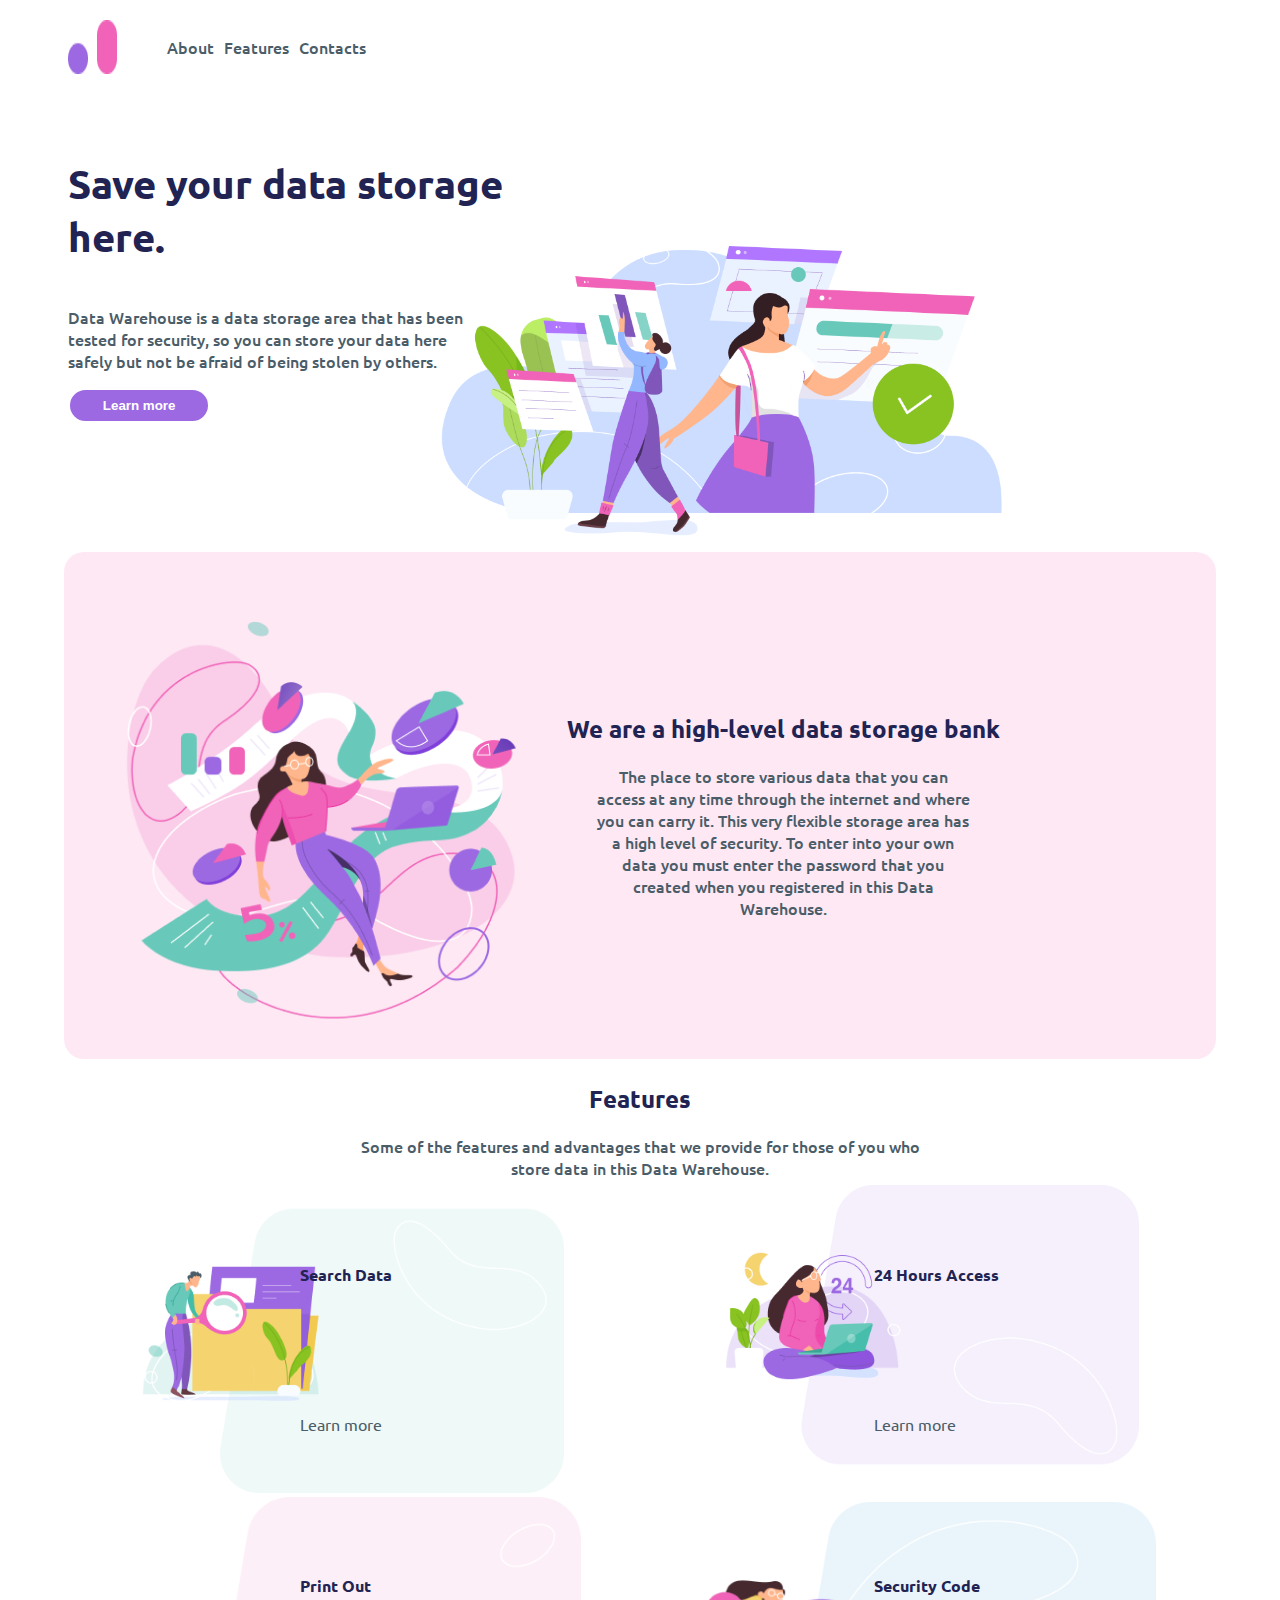
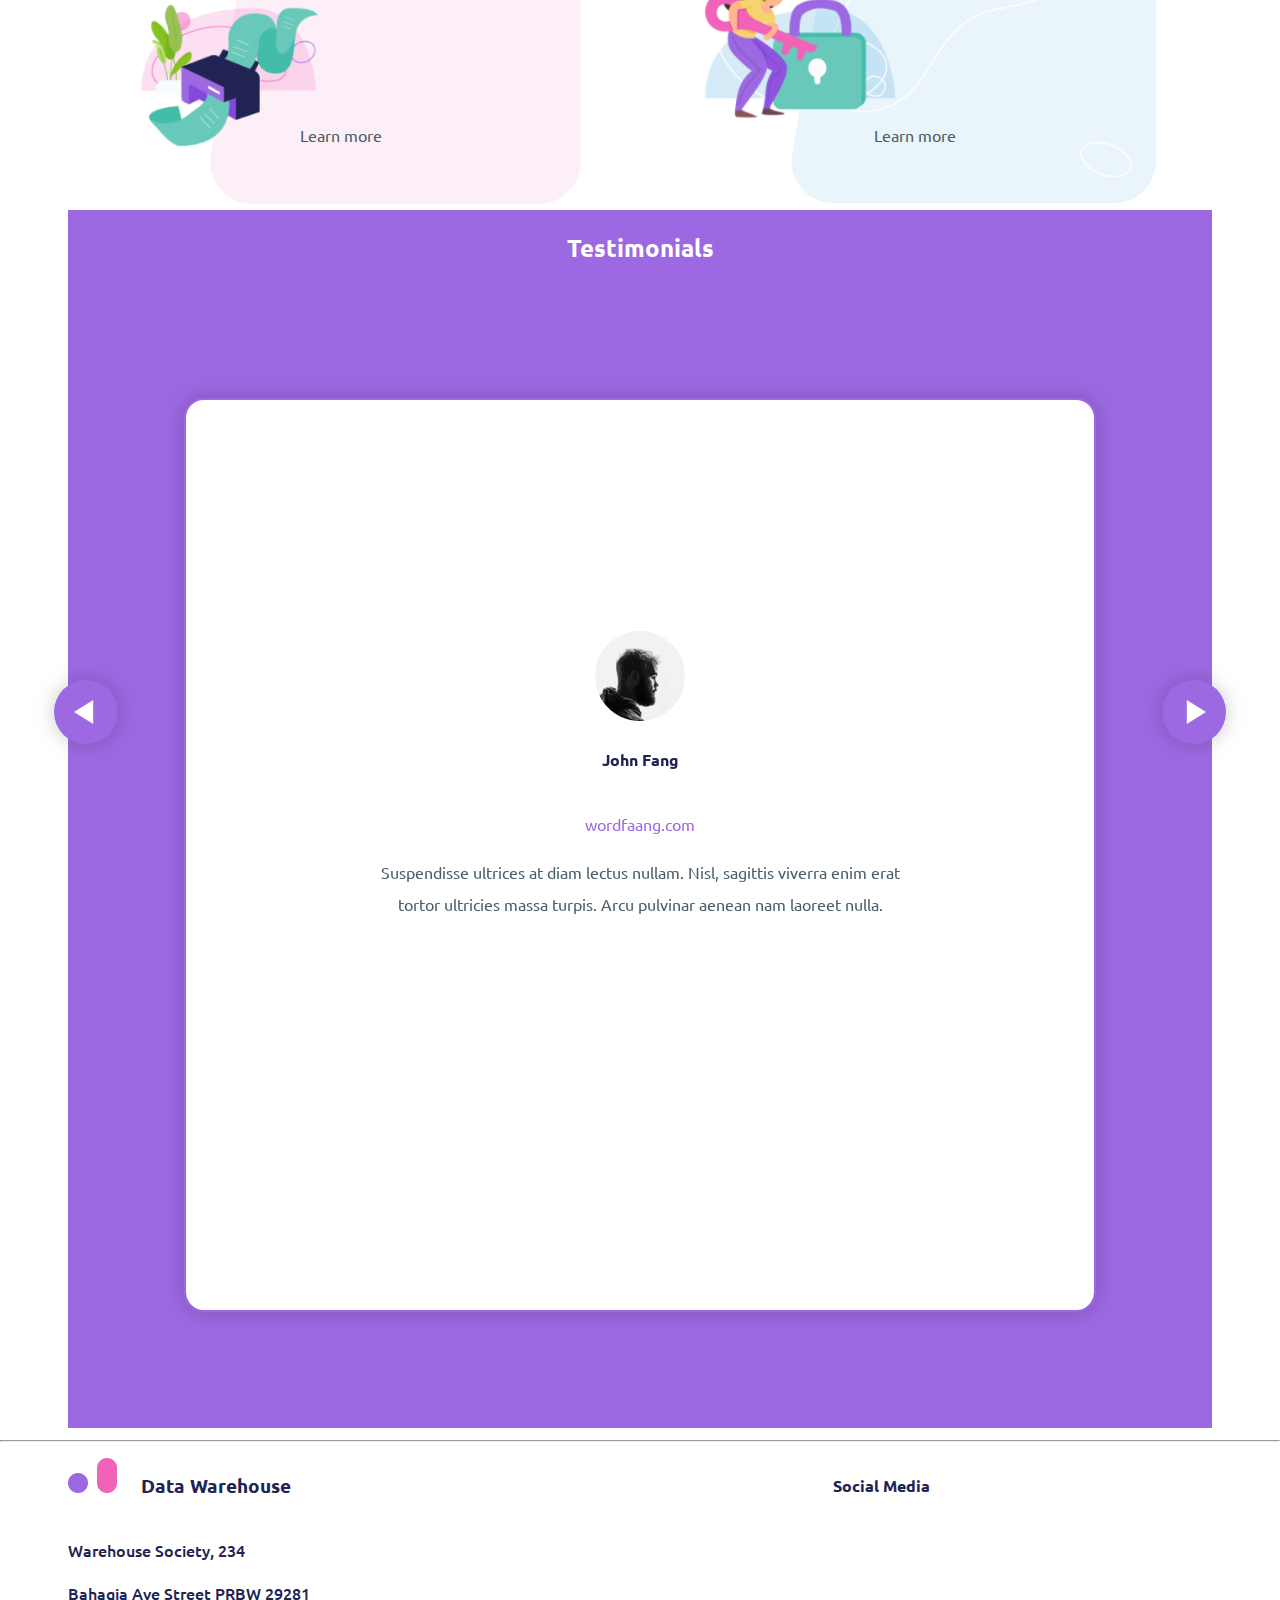
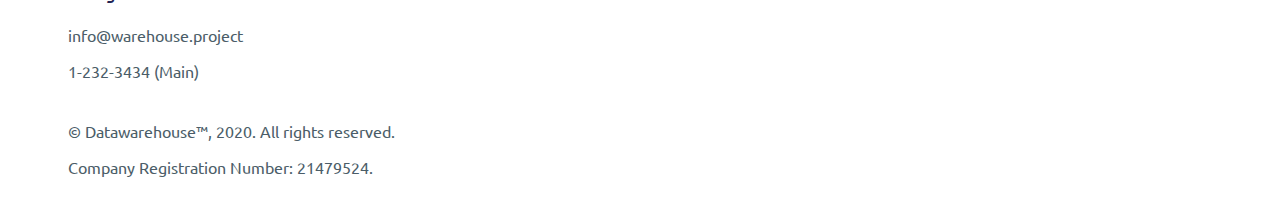
==== index.html @ e6a784b9 "Md-1 HTML-CSS" ====
<!DOCTYPE html>
<html lang="en">

<head>
    <meta charset="UTF-8">
    <meta http-equiv="X-UA-Compatible" content="IE=edge">
    <meta name="viewport" content="width=device-width, initial-scale=1.0">
    <!-- Google Fonts -->
    <link rel="preconnect" href="https://fonts.googleapis.com">
    <link rel="preconnect" href="https://fonts.gstatic.com" crossorigin>
    <link href="https://fonts.googleapis.com/css2?family=Ubuntu:wght@400;500;700&display=swap" rel="stylesheet">
    <!-- Favicon -->
    <link rel="apple-touch-icon" sizes="180x180" href="img/favicon/apple-touch-icon.png">
    <link rel="icon" type="image/png" sizes="32x32" href="img/favicon/favicon-32x32.png">
    <link rel="icon" type="image/png" sizes="16x16" href="img/favicon/favicon-16x16.png">
    <link rel="manifest" href="img/favicon/site.webmanifest">
    <!-- SEO meta tags -->
    <meta name="description" content="Data Warehouse is a data storage area that has been
tested for security, so you can store your data here
safely but not be afraid of being stolen by others.">
    <meta name="keywords" content="warehouse, save, data, security, storage, area">
    <!-- Open Graph tags -->
    <meta property="og:title" content="Warehouse - Save your data storage here." />
    <meta property="og:description" content="Data Warehouse is a data storage area that has been
tested for security, so you can store your data here
safely but not be afraid of being stolen by others." />
    <meta property=”og:type” content=”company” />
    <!-- <meta property="og:image" content="http://www.yourdomain.com/image-name.jpg" />  -->
    <!-- Fontawesome and CSS -->
    <link rel="stylesheet" href="https://pro.fontawesome.com/releases/v5.10.0/css/all.css" integrity="sha384-AYmEC3Yw5cVb3ZcuHtOA93w35dYTsvhLPVnYs9eStHfGJvOvKxVfELGroGkvsg+p" crossorigin="anonymous" />
    <link rel="stylesheet" href="css/style.css">
    <title>Warehouse - Save your data storage here.</title>
</head>

<body>
    <nav class="container">
        <div class="row">
            <div class="col col-md-12 col-l-12 d-flex" id="nav">
                <img src="img/logo.png" alt="logo" id="logo">
                <ul class="d-flex">
                    <li><a href="#about" class="fw-500">About</a></li>
                    <li><a href="#features" class="fw-500">Features</a></li>
                    <!-- <li><a href="#testimonials" class="fw-500">Testimonials</a></li> -->
                    <li><a href="#contacts" class="fw-500">Contacts</a></li>
                </ul>
            </div>
        </div>
    </nav>

    <header class="container">
        <div class="row">
            <div class="col col-md-5 col-l-6 d-flex flex-column">
                <h1>Save your data storage here.</h1>
                <p class="fw-500">
                    Data Warehouse is a data storage area that has been tested for security, so you can store your data here safely but not be afraid of being stolen by others.</p>
                <button>Learn more</button>
            </div>
            <div class="col col-md-6 col-l-6">
                <img src="img/hero.png" alt="hero" id="hero">
            </div>

        </div>

    </header>

    <main class="container">
        <div class="row">
            <div id="about-img-pre" class="col-md-5 col-l-5">
                <img class="width-100" src="img/about.png" alt="about">
            </div>
            <div class="radius-20 col col-md-5 col-l-5" id="about">
                <h2>We are a high-level data storage bank</h2>
                <p class="fw-500">The place to store various data that you can access at any time through the internet and where you can carry it. This very flexible storage area has a high level of security. To enter into your own data you must enter the password that
                    you created when you registered in this Data Warehouse.</p>
            </div>
            <div id="about-img-post" class="col-md-3">
                <img class="width-100" src="img/about.png" alt="about">
            </div>
        </div>
    </main>

    <section class="container" id="section-features">
        <div class="row">
            <div class="col col-md-12" id="features">
                <h2 class="text-center">Features</h2>
                <p class="fw-500">Some of the features and advantages that we provide for those of you who store data in this Data Warehouse.</p>
            </div>
        </div>

        <div class="row">
            <div class="col d-flex col-md-6 col-l-4" id="bg-1">
                <div class="features-img">
                    <img src="img/feat_ed1.png" alt="search data">
                </div>
                <div class="features-text">
                    <h4>Search Data</h4>
                    <p>Don’t worry if your data is very large, the Data Warehoue provides a search engine, which is useful for making it easier to find data effectively saving time.</p>
                    <a href="#">Learn more <i class="fas fa-arrow-right"></i></a>
                </div>
            </div>
            <div class="col d-flex col-md-6 col-l-4" id="bg-2">
                <div class="features-img">
                    <img src="img/feat_ed2.png" alt="24 hours access">
                </div>
                <div class="features-text">
                    <h4>24 Hours Access</h4>
                    <p>Access is given 24 hours a full morning to night and meet again in the morning, giving you comfort when you need data when urgent.</p>
                    <a href="#">Learn more <i class="fas fa-arrow-right"></i></a>
                </div>
            </div>
        </div>
        <div class="row">
            <div class="col d-flex col-md-6 offset-l-1 col-l-4" id="bg-3">
                <div class="features-img">
                    <img src="img/feat_ed3.png" alt="print out">
                </div>
                <div class="features-text">
                    <h4>Print Out</h4>
                    <p>Print out service gives you convenience if someday you need print data, just edit it all and just print it.</p>
                    <a href="#">Learn more <i class="fas fa-arrow-right"></i></a>
                </div>

            </div>
            <div class="col d-flex col-md-6 col-l-4" id="bg-4">
                <div class="features-img">
                    <img src="img/feat_ed4.png" alt="security code">
                </div>
                <div class="features-text">
                    <h4>Security Code</h4>
                    <p>Data Security is one of our best facilities. Allows for your files to be safer. The file can be secured with a code or password that you created, so only you can open the file.</p>
                    <a href="#">Learn more <i class="fas fa-arrow-right"></i></a>
                </div>

            </div>
        </div>
    </section>

    <section class="container" id="section-testimonial">
        <div class="row">
            <div class="col col-md-12" id="testimonials">
                <!-- Card Starts -->
                <div class="card">
                    <h2 class="text-center">Testimonials</h2>

                    <!-- Carousel Starts -->
                    <div class="carousel" aria-label="Gallery">
                        <ol class="carousel__viewport">
                            <li id="carousel__slide1" tabindex="0" class="carousel__slide">
                                <div class="carousel__snapper">
                                    <a href="#carousel__slide3" class="carousel__prev">Go to last slide</a>
                                    <a href="#carousel__slide2" class="carousel__next">Go to next slide</a>
                                    <div class="carousel-info">
                                        <div class="carousel-avatar">
                                            <img src="img/avatar1.png" alt="avatar 1">
                                        </div>
                                        <div class="card-content-text">
                                            <h4>John Fang</h4>
                                            <a href="#">wordfaang.com</a>
                                            <p>Suspendisse ultrices at diam lectus nullam. Nisl, sagittis viverra enim erat tortor ultricies massa turpis. Arcu pulvinar aenean nam laoreet nulla.</p>
                                        </div>
                                    </div>


                                </div>
                            </li>
                            <li id="carousel__slide2" tabindex="0" class="carousel__slide">
                                <div class="carousel__snapper">
                                    <a href="#carousel__slide1" class="carousel__prev">Go to previous slide</a>
                                    <a href="#carousel__slide3" class="carousel__next">Go to next slide</a>
                                    <div class="carousel-info">
                                        <div class="carousel-avatar">
                                            <img src="img/avatar2.png" alt="avatar 1">
                                        </div>
                                        <div class="card-content-text">
                                            <h4>Jeny Doe</h4>
                                            <a href="#">UX Engineer</a>
                                            <p>Suspendisse ultrices at diam lectus nullam. Nisl, sagittis viverra enim erat tortor ultricies massa turpis. Arcu pulvinar aenean nam laoreet </p>
                                        </div>
                                    </div>

                                </div>
                            </li>
                            <li id="carousel__slide3" tabindex="0" class="carousel__slide">
                                <div class="carousel__snapper">
                                    <a href="#carousel__slide2" class="carousel__prev">Go to previous slide</a>
                                    <a href="#carousel__slide1" class="carousel__next">Go to first slide</a>
                                    <div class="carousel-info">
                                        <div class="carousel-avatar">
                                            <img src="img/avatar3.png" alt="avatar 1">
                                        </div>
                                        <div class="card-content-text">
                                            <h4>William</h4>
                                            <a href="#">Web Designer</a>
                                            <p>Suspendisse ultrices at diam lectus nullam. Nisl, sagittis viverra enim erat tortor ultricies massa turpis. Arcu pulvinar aenean nam laoreet nulla.</p>
                                        </div>
                                    </div>

                                </div>
                            </li>

                        </ol>
                        <aside class="carousel__navigation">
                            <ol class="carousel__navigation-list">
                                <li class="carousel__navigation-item">
                                    <a href="#carousel__slide1" class="carousel__navigation-button">Go to slide 1</a>
                                </li>
                                <li class="carousel__navigation-item">
                                    <a href="#carousel__slide2" class="carousel__navigation-button">Go to slide 2</a>
                                </li>
                                <li class="carousel__navigation-item">
                                    <a href="#carousel__slide3" class="carousel__navigation-button">Go to slide 3</a>
                                </li>
                            </ol>
                        </aside>
                    </div>
                    <!-- Carousel Ends -->

                </div>
                <!-- Card Ends -->
            </div>
        </div>

    </section>
    <hr class="floating">
    <footer class="container">
        <div class="row">
            <div class="col offset-md-2 col-md-8 col-l-10">
                <img src="img/logo.png" alt="logo" id="footer-logo">
                <h3 id="contacts">Data Warehouse</h3>
                <h4 class="fw-500">Warehouse Society, 234</h4>
                <h4 class="fw-500">Bahagia Ave Street PRBW 29281</h4>
                <a href="#">info@warehouse.project
                    </a>
                <p>1-232-3434 (Main)</p>
            </div>
            <div class="social-media offset-md-2 col-md-4 col-l-2">
                <h4>Social Media</h4>
                <a href="https://github.com/AugustoDiaz-Dev"><i class="fab fa-facebook"></i></a>
                <a href="https://github.com/AugustoDiaz-Dev"><i class="fab fa-instagram"></i></a>
                <a href="https://github.com/AugustoDiaz-Dev"><i class="fab fa-discord"></i></a>
            </div>
        </div>

        <div class="row">
            <div class="col offset-md-2 col-md-10 text-center" id="copyright">
                <hr>
                <a href="#nav"><i class="fas fa-arrow-alt-circle-up"></i></a>
                <p>© Datawarehouse™, 2020. All rights reserved.
                </p>
                <p>Company Registration Number: 21479524.</p>

            </div>

        </div>
    </footer>
</body>

</html>
---- css/style.css ----
/* GENERAL STYLES */

:root {
    --violet: #9c69e2;
    --lightviolet: rgba(156, 105, 226, 0.10);
    --pink: #f063b8;
    --lightpink: rgba(240, 99, 184, 0.15);
    --lighterpink: rgba(240, 99, 184, 0.10);
    --green: #68c9ba;
    --lightgreen: rgba(104, 201, 186, 0.10);
    --blue: #2D9CDB;
    --lightblue: rgba(45, 156, 219, 0.10);
    --darkblue: #4B5D68;
    --darkerblue: #212353;
    --white: #fff;
    --black: #000;
}

* {
    box-sizing: border-box;
    scrollbar-color: transparent transparent;
    scrollbar-width: 0px;
}

html {
    scroll-behavior: smooth;
}

html,
body {
    max-width: 100%;
    overflow-x: hidden;
    margin: 0 auto;
    font-family: 'Ubuntu', sans-serif;
}


/* Text Utilities */

h1,
h2,
h3,
h4 {
    color: var(--darkerblue);
}

p,
a,
li a {
    color: var(--darkblue);
}

.fw-500 {
    font-weight: 500;
}

.text-center {
    text-align: center;
}

a {
    text-decoration: none;
}

a:hover {
    color: var(--darkerblue);
    font-weight: bold;
}

li {
    list-style-type: none;
}


/* header,
main,
section {
	margin-bottom: 4em;
} */

div {
    padding: 2px;
}


/* Flex */

.d-flex {
    display: flex;
}

.flex-row {
    flex-direction: row;
}

.flex-column {
    flex-direction: column;
}

.radius-20 {
    border-radius: 20px;
}

.radius-50 {
    border-radius: 50px;
    padding: 8px;
}

.width-100 {
    max-width: 100%;
}


/* NAV  */

nav ul li {
    margin-left: 10px;
}


/* HEADER  */

header img {
    max-width: 100%;
}

button {
    margin-bottom: 1em;
    padding: 8px 12px;
    color: var(--white);
    background-color: var(--violet);
    border: 2px solid var(--white);
    font-weight: bold;
    border-radius: 50px;
}

button:hover {
    color: var(--violet);
    background-color: var(--white);
    border: 2px solid var(--violet);
}


/* MAIN */

#about-img {
    max-width: 100%;
}

#about {
    background-color: var(--lightpink);
}


/* SECTION (Features) */

.features-cards {
    position: relative;
}

.features-img img {
    max-width: 100%;
}

.features-text p {
    max-width: 100%;
}


/* SECTION (Testimonials)*/

#testimonials h2 {
    color: var(--white);
}

.card {
    background-color: var(--violet);
    color: var(--violet);
    height: auto;
}

.card-content {
    display: flex;
    justify-content: center;
    align-items: center;
    max-width: 70%;
    line-height: 1;
}

.card-content-text a {
    color: var(--violet);
}

.card-content-text p {
    display: none;
}


/* Carousel */

.carousel-info {
    display: flex;
    flex-direction: column;
    text-align: center;
}

.carousel-avatar {
    margin-top: 15%;
}

@keyframes tonext {
    75% {
        left: 0;
    }
    95% {
        left: 100%;
    }
    98% {
        left: 100%;
    }
    99% {
        left: 0;
    }
}

@keyframes tostart {
    75% {
        left: 0;
    }
    95% {
        left: -300%;
    }
    98% {
        left: -300%;
    }
    99% {
        left: 0;
    }
}

@keyframes snap {
    96% {
        scroll-snap-align: center;
    }
    97% {
        scroll-snap-align: none;
    }
    99% {
        scroll-snap-align: none;
    }
    100% {
        scroll-snap-align: center;
    }
}

*::-webkit-scrollbar {
    width: 0;
}

*::-webkit-scrollbar-track {
    background: transparent;
}

*::-webkit-scrollbar-thumb {
    background: transparent;
    border: none;
}

* {
    -ms-overflow-style: none;
}

ol,
li {
    list-style: none;
    margin: 0;
    padding: 0;
}

.carousel {
    position: relative;
    padding-top: 100%;
    filter: drop-shadow(0 0 10px #0003);
    perspective: 100%;
}

.carousel__viewport {
    position: absolute;
    top: 0;
    right: 0;
    bottom: 0;
    left: 0;
    display: flex;
    overflow-x: scroll;
    scroll-behavior: smooth;
    scroll-snap-type: x mandatory;
}

.carousel__slide {
    display: flex;
    justify-content: center;
    align-items: center;
    position: relative;
    flex: 0 0 100%;
    width: 90%;
    border-radius: 20px;
    background-color: var(--white);
    counter-increment: item;
    border: 2px solid var(--violet);
}

.carousel__slide:before {
    content: counter(item);
    position: absolute;
    top: 10%;
    left: 5%;
    transform: translate3d(-50%, -40%, 70px);
    color: transparent;
    font-size: 2em;
}

.carousel__snapper {
    position: absolute;
    top: 0;
    left: 0;
    width: 100%;
    height: 100%;
    scroll-snap-align: center;
}

@media (hover: hover) {
    .carousel__snapper {
        animation-name: tonext, snap;
        animation-timing-function: ease;
        animation-duration: 5s;
        animation-iteration-count: infinite;
    }
    .carousel__slide:last-child .carousel__snapper {
        animation-name: tostart, snap;
    }
}

@media (prefers-reduced-motion: reduce) {
    .carousel__snapper {
        animation-name: none;
    }
}

.carousel:hover .carousel__snapper,
.carousel:focus-within .carousel__snapper {
    animation-name: none;
}

.carousel__navigation {
    position: absolute;
    right: 0;
    bottom: 0;
    left: 0;
    text-align: center;
}

.carousel__navigation-list,
.carousel__navigation-item {
    display: inline-block;
}

.carousel__navigation-button {
    display: inline-block;
    width: 1.5rem;
    height: 1.5rem;
    background-color: var(--pink);
    background-clip: content-box;
    border: 0.25rem solid transparent;
    border-radius: 50%;
    font-size: 0;
    transition: transform 0.1s;
}

.carousel::before,
.carousel::after,
.carousel__prev,
.carousel__next {
    position: absolute;
    top: 0;
    margin-top: 37.5%;
    width: 4rem;
    height: 4rem;
    transform: translateY(-50%);
    border-radius: 50%;
    font-size: 0;
    outline: 0;
}

.carousel::before,
.carousel__prev {
    left: -1rem;
}

.carousel::after,
.carousel__next {
    right: -1rem;
}

.carousel::before,
.carousel::after {
    content: '';
    z-index: 1;
    background-color: transparent;
    background-size: 1.5rem 1.5rem;
    background-repeat: no-repeat;
    background-position: center center;
    color: #fff;
    font-size: 2.5rem;
    line-height: 4rem;
    text-align: center;
    pointer-events: none;
}


/* carousel arrows */

.carousel::before {
    background-image: url("data:image/svg+xml,%3Csvg viewBox='0 0 100 100' xmlns='http://www.w3.org/2000/svg'%3E%3Cpolygon points='0,50 80,100 80,0' fill='%23fff'/%3E%3C/svg%3E");
    background-color: var(--violet);
}

.carousel::after {
    background-image: url("data:image/svg+xml,%3Csvg viewBox='0 0 100 100' xmlns='http://www.w3.org/2000/svg'%3E%3Cpolygon points='100,50 20,100 20,0' fill='%23fff'/%3E%3C/svg%3E");
    background-color: var(--violet);
}


/* FOOTER */

footer {
    text-align: center;
    margin: 0 auto;
}

.fab {
    margin-left: 12px;
    font-size: 32px;
    color: var(--violet);
}

footer .fas {
    color: var(--pink);
    font-size: 32px;
}

hr {
    background-color: var(--violet);
}


/* MEDIA QUERIES */

@media (min-width: 320px) and (max-width: 599px) {
    h1 {
        text-align: center;
    }
    .col {
        width: 100%;
    }
    #about-img-pre {
        display: none;
    }
    #about-img-post {
        display: block;
    }
    .carousel:before {
        display: none;
    }
    .carousel::after {
        display: none;
    }
}

@media (min-width: 600px) and (max-width: 768px) {
    h1 {
        text-align: right;
    }
    header p {
        max-width: 60%;
        margin: 0 auto;
        margin-bottom: 1em;
        text-align: center;
    }
    button {
        margin: 0 auto;
        padding: 12px 16px;
    }
    #about-img-pre {
        display: none;
    }
    #about-img-post {
        display: block;
    }
    #about p {
        max-width: 80%;
        margin: 0 auto;
        text-align: center;
    }
    #features p {
        max-width: 80%;
        margin: 0 auto;
        text-align: center;
    }
    .features-text {
        display: flex;
        flex-direction: column;
        justify-content: center;
        align-items: center;
    }
    /* Carousel  */
    .carousel__slide {
        height: auto;
    }
    .carousel-avatar {
        margin-top: 25%;
    }
    .card-content-text a {
        line-height: 4;
    }
    .card-content-text p {
        line-height: 2;
        display: block;
        max-width: 60%;
        margin: 0 auto;
    }
}

@media (min-width: 769px) and (max-width: 1599px) {
    body {
        margin-top: 1em;
    }
    .container {
        max-width: 90%;
        margin: 0 auto;
    }
    .offset-md-2 {
        width: 16.66%;
    }
    .col-md-1 {
        width: 8.33%;
    }
    .col-md-2 {
        width: 16.66%;
    }
    .col-md-3 {
        width: 25%;
    }
    .col-md-4 {
        width: 33.33%;
    }
    .col-md-5 {
        width: 41.66%;
    }
    .col-md-6 {
        width: 50%;
    }
    .col-md-8 {
        width: 66.66%;
    }
    .col-md-10 {
        width: 83.33%;
    }
    .col-md-12 {
        width: 100%;
    }
    header .row {
        display: flex;
        margin-top: 3em;
    }
    #hero {
        margin-top: 20%;
        margin-left: -20%;
    }
    h1 {
        font-size: 40px;
    }
    header p {
        max-width: 90%;
        margin-bottom: 1em;
    }
    button {
        max-width: 30%;
    }
    #about-img-pre {
        display: block;
    }
    #about-img-post {
        display: none;
        margin: 0 auto;
    }
    #about p {
        max-width: 80%;
        margin: 0 auto;
        text-align: center;
    }
    main .row {
        display: flex;
        background-color: var(--lightpink);
        border-radius: 20px;
    }
    #about {
        background-color: transparent;
        display: flex;
        flex-direction: column;
        justify-content: center;
        align-items: center;
    }
    .row {
        display: flex;
    }
    #features p {
        text-align: center;
        max-width: 50%;
        margin: 0 auto;
    }
    .features-text h4,
    .features-text a {
        line-height: 8;
    }
    .features-text p {
        display: none;
    }
    .features-img {
        visibility: hidden;
    }
    #bg-1 {
        background-image: url(../img/features_full1.png);
    }
    #bg-2 {
        background-image: url(../img/features_full2.png);
    }
    #bg-3 {
        background-image: url(../img/features_full3.png);
    }
    #bg-4 {
        background-image: url(../img/features_full4.png);
    }
    #bg-1,
    #bg-2,
    #bg-3,
    #bg-4 {
        background-repeat: no-repeat;
        background-position: center;
        background-size: contain;
    }
    /* Carousel  */
    .carousel ol li {
        max-width: 80%;
        margin: 0 auto;
        margin: 10% 10%;
    }
    .carousel__slide {
        height: auto;
    }
    .carousel-avatar {
        margin-top: 25%;
    }
    .card-content-text a {
        line-height: 4;
    }
    .card-content-text p {
        line-height: 2;
        display: block;
        max-width: 60%;
        margin: 0 auto;
    }
    .carousel__navigation {
        display: none;
    }
    /* FOOTER 769-1599 */
    footer {
        text-align: left;
    }
    footer h3 {
        display: inline-block;
        margin-left: 20px;
    }
    footer hr {
        display: none;
    }
    #copyright {
        text-align: left;
    }
    #copyright a {
        float: right;
    }
    /* Don't use float! */
}

@media (min-width: 1600px) {
    body {
        margin-top: 2em;
    }
    .offset-l-1 {
        width: 8.33%;
    }
    .offset-l-2 {
        width: 16.66%;
    }
    .col-l-1 {
        width: 8.33%;
    }
    .col-l-2 {
        width: 16.66%;
    }
    .col-l-3 {
        width: 25%;
    }
    .col-l-4 {
        width: 33.33%;
    }
    .col-l-5 {
        width: 41.66%;
    }
    .col-l-6 {
        width: 50%;
    }
    .col-l-7 {
        width: 58.33%;
    }
    .col-l-8 {
        width: 66.66%;
    }
    .col-l-9 {
        width: 75%;
    }
    .col-l-10 {
        width: 83.33%;
    }
    .col-l-11 {
        width: 91.66%;
    }
    .col-l-12 {
        width: 100%;
    }
    .container {
        max-width: 75%;
        margin: 0 auto;
    }
    /* NAV 1600 */
    nav ul li {
        margin-left: 50px;
    }
    /* HEADER 1600*/
    h1 {
        font-size: 80px;
        margin-top: 100px;
    }
    #hero {
        max-width: 150%;
        margin-top: 130px;
        margin-left: -350px;
    }
    header .row {
        display: flex;
    }
    header p {
        max-width: 54%;
        margin-bottom: 2em;
        line-height: 2;
    }
    button {
        max-width: 20%;
        padding: 12px 4px;
    }
    /* MAIN 1600 */
    #about-img-pre {
        display: block;
        margin-left: 2%;
    }
    #about-img-post {
        display: none;
        margin: 0 auto;
    }
    #about {
        background-color: transparent;
        display: flex;
        flex-direction: column;
        justify-content: center;
        align-items: flex-start;
        max-width: 35%;
    }
    #about h2 {
        font-size: 40px;
    }
    #about p {
        font-size: 18px;
        max-width: 97%;
        line-height: 1.6;
    }
    main .row {
        max-width: 100%;
        display: flex;
        background-color: var(--lightpink);
        border-radius: 20px;
    }
    /* SECTION (Features) 1600 */
    #section-features #features {
        margin: 0 auto;
    }
    #features h2 {
        font-size: 40px;
    }
    #features p {
        font-size: 18px;
        max-width: 65%;
        margin: 0 auto;
        text-align: center;
        margin-bottom: 8em;
    }
    #section-features .row {
        display: flex;
        justify-content: space-evenly;
    }
    .features-img {
        visibility: hidden;
    }
    #bg-1 {
        background-image: url(../img/features_full1.png);
    }
    #bg-2 {
        background-image: url(../img/features_full2.png);
    }
    #bg-3 {
        background-image: url(../img/features_full3.png);
    }
    #bg-4 {
        background-image: url(../img/features_full4.png);
    }
    #bg-1,
    #bg-2,
    #bg-3,
    #bg-4 {
        background-repeat: no-repeat;
        background-position: center;
        background-size: cover;
        border-radius: 20px;
        padding: 20px;
        margin-bottom: 2em;
    }
    .features-text {
        max-width: 55%;
        display: flex;
        flex-direction: column;
        justify-content: center;
    }
    .features-text h4,
    .features-text a {
        color: var(--darkblue);
    }
    .features-text p {
        font-size: 16px;
    }
    .features-text .fas {
        color: var(--violet);
    }
    /* SECTION (Testimonials) 1600 */
    .card {
        height: 700px;
        border-radius: 50px;
    }
    .card h2 {
        font-size: 52px;
        text-align: left;
        margin-left: 10%;
    }
    .carousel ol li {
        max-height: 335px;
        max-width: 50%;
        margin-top: 10%;
        margin-left: 110px;
    }
    /* .carousel__snapper {
	display: flex;
	flex-direction: row;
} */
    .carousel-info {
        display: flex;
        flex-direction: row;
        justify-content: center;
        align-items: center;
        margin-top: 6%;
        text-align: left;
        max-width: 60%;
    }
    .card-content-text h4,
    .card-content-text p {
        font-size: 18px;
    }
    .card-content a {
        font-size: 16px;
    }
    .card-content-text p {
        display: block;
        line-height: 1.5;
    }
    .carousel-avatar {
        margin-top: -30%;
        padding-right: 30px;
    }
    .carousel__next .carousel_prev {
        display: none;
    }
    .floating {
        margin-top: 4em;
        margin-bottom: 4em;
    }
    .carousel aside {
        position: relative;
        display: none;
    }
    .carousel::before,
    .carousel::after {
        display: none;
    }
    /* FOOTER 1600 */
    footer {
        text-align: left;
    }
    footer .row:first-child {
        display: flex;
        flex-direction: row;
    }
    footer h3 {
        display: inline-block;
        margin-left: 20px;
    }
    footer hr {
        display: none;
    }
    #copyright {
        text-align: left;
    }
    #copyright a {
        display: none;
    }
}
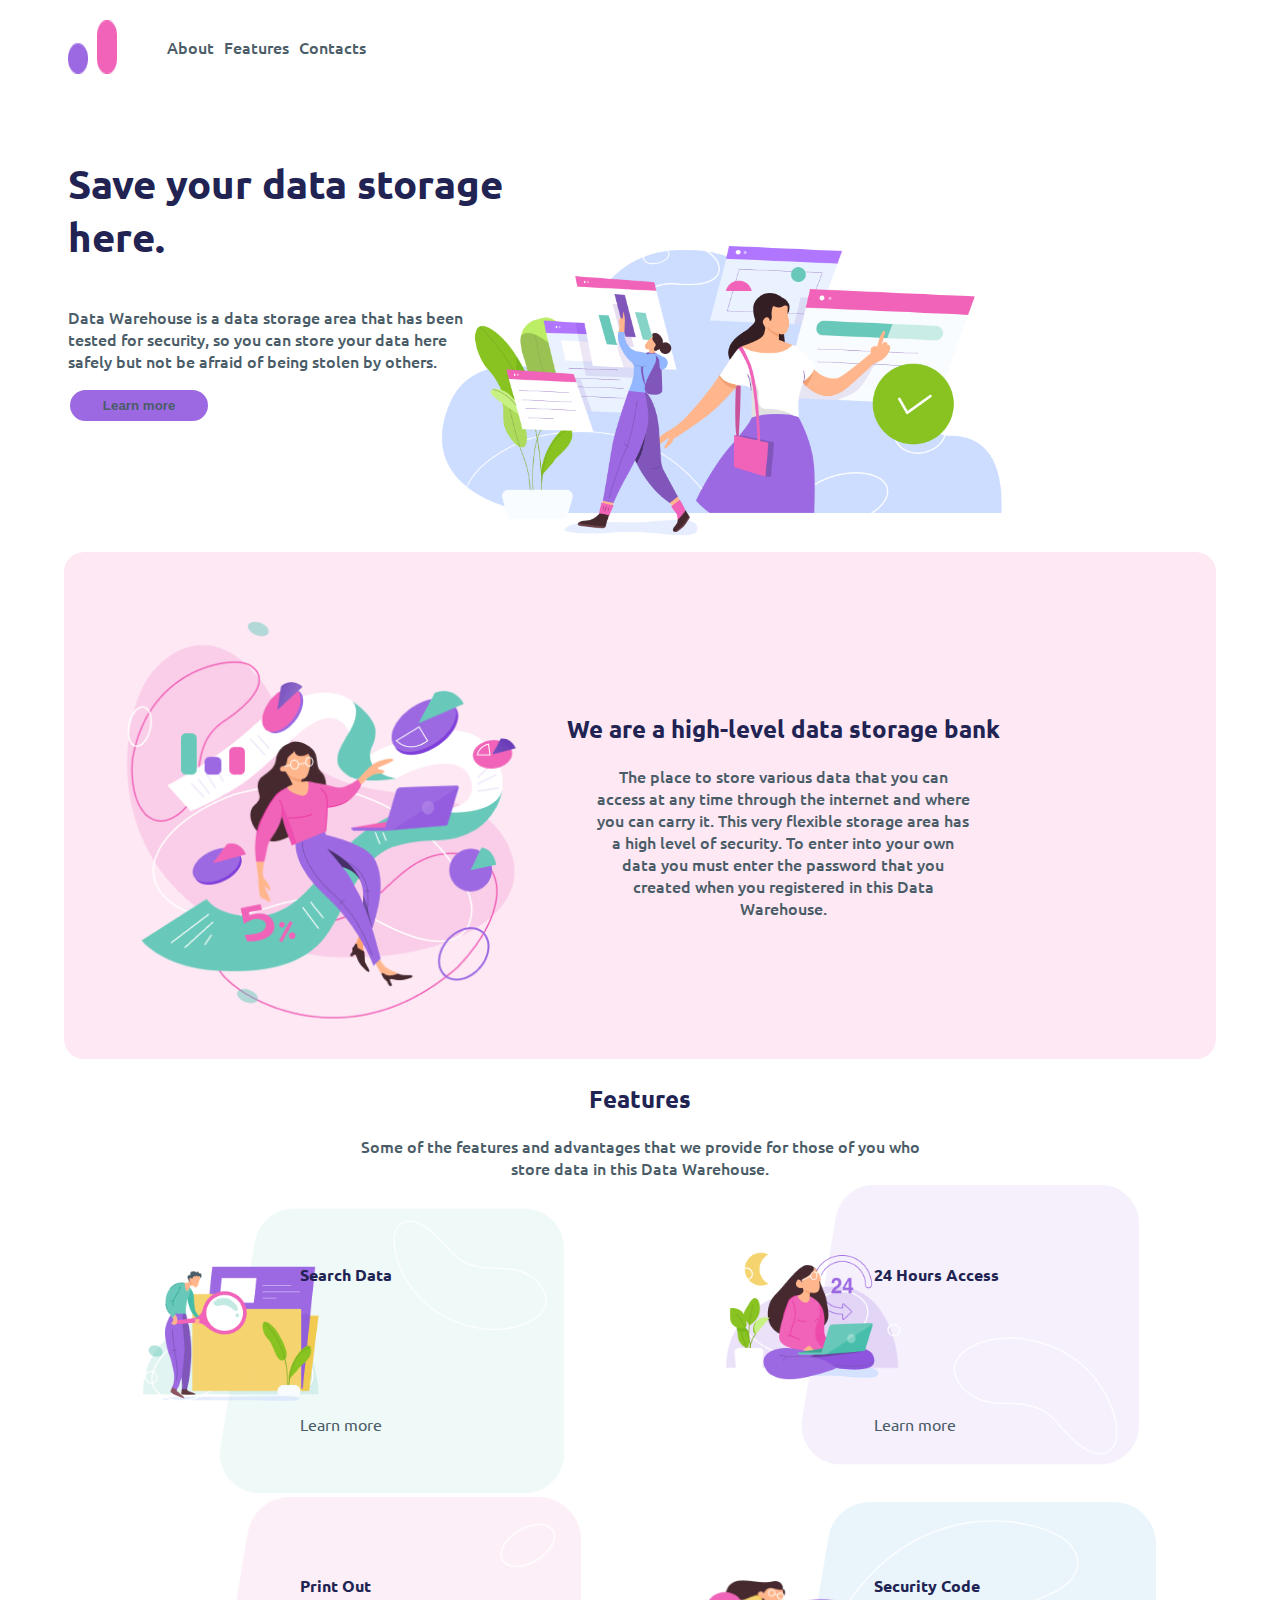
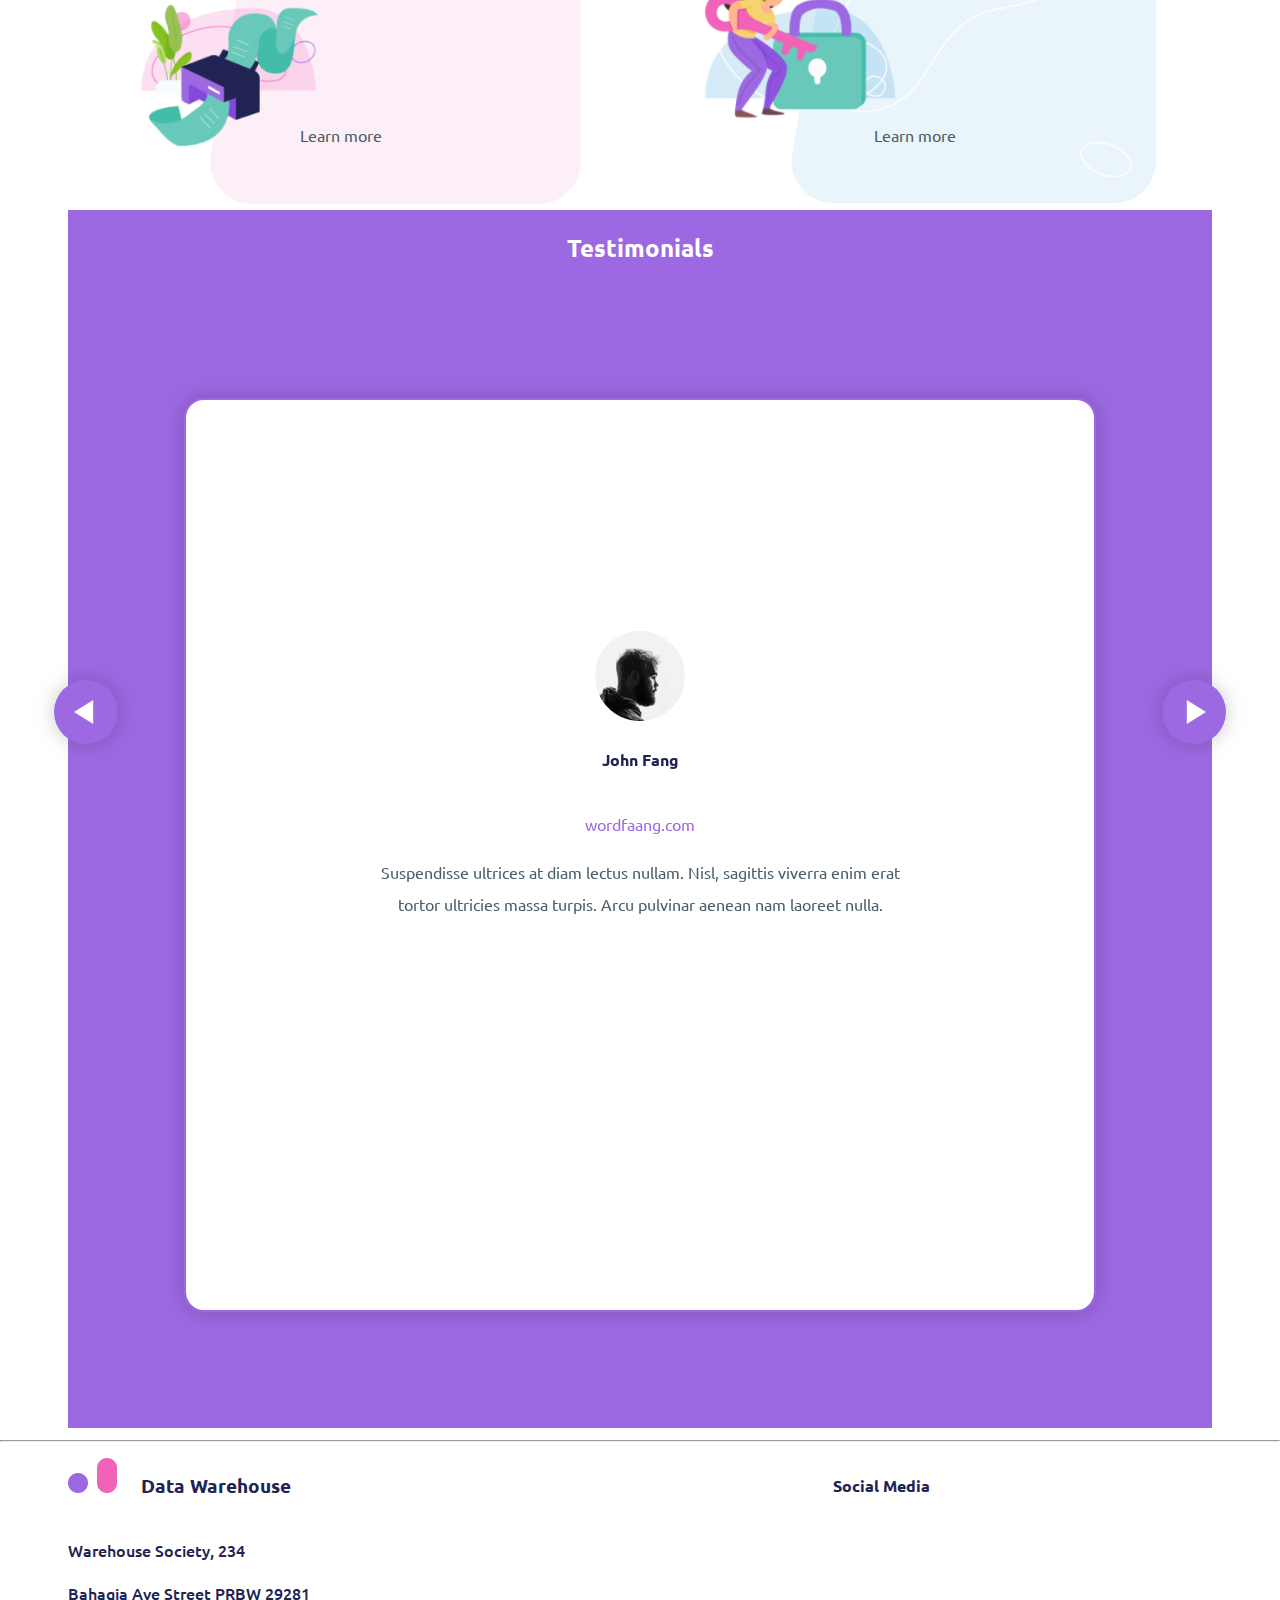
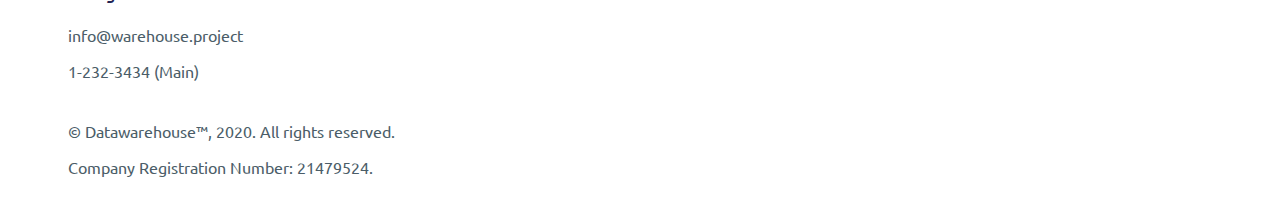
==== commit c10b8867: "Merge b0b8cf3a0ec8fb47bb5229cdcd9d308d88526195 into 0206463bc63e9f495d3908f74c65e68aaf81f423" ====
--- a/index.html
+++ b/index.html
@@ -53,7 +53,7 @@
                 <h1>Save your data storage here.</h1>
                 <p class="fw-500">
                     Data Warehouse is a data storage area that has been tested for security, so you can store your data here safely but not be afraid of being stolen by others.</p>
-                <button>Learn more</button>
+                <button><a href="learn.html">Learn more</a></button>
             </div>
             <div class="col col-md-6 col-l-6">
                 <img src="img/hero.png" alt="hero" id="hero">
@@ -95,7 +95,7 @@
                 <div class="features-text">
                     <h4>Search Data</h4>
                     <p>Don’t worry if your data is very large, the Data Warehoue provides a search engine, which is useful for making it easier to find data effectively saving time.</p>
-                    <a href="#">Learn more <i class="fas fa-arrow-right"></i></a>
+                    <a href="learn.html">Learn more <i class="fas fa-arrow-right"></i></a>
                 </div>
             </div>
             <div class="col d-flex col-md-6 col-l-4" id="bg-2">
@@ -105,7 +105,7 @@
                 <div class="features-text">
                     <h4>24 Hours Access</h4>
                     <p>Access is given 24 hours a full morning to night and meet again in the morning, giving you comfort when you need data when urgent.</p>
-                    <a href="#">Learn more <i class="fas fa-arrow-right"></i></a>
+                    <a href="learn.html">Learn more <i class="fas fa-arrow-right"></i></a>
                 </div>
             </div>
         </div>
@@ -117,7 +117,7 @@
                 <div class="features-text">
                     <h4>Print Out</h4>
                     <p>Print out service gives you convenience if someday you need print data, just edit it all and just print it.</p>
-                    <a href="#">Learn more <i class="fas fa-arrow-right"></i></a>
+                    <a href="learn.html">Learn more <i class="fas fa-arrow-right"></i></a>
                 </div>
 
             </div>
@@ -128,7 +128,7 @@
                 <div class="features-text">
                     <h4>Security Code</h4>
                     <p>Data Security is one of our best facilities. Allows for your files to be safer. The file can be secured with a code or password that you created, so only you can open the file.</p>
-                    <a href="#">Learn more <i class="fas fa-arrow-right"></i></a>
+                    <a href="learn.html">Learn more <i class="fas fa-arrow-right"></i></a>
                 </div>
 
             </div>
